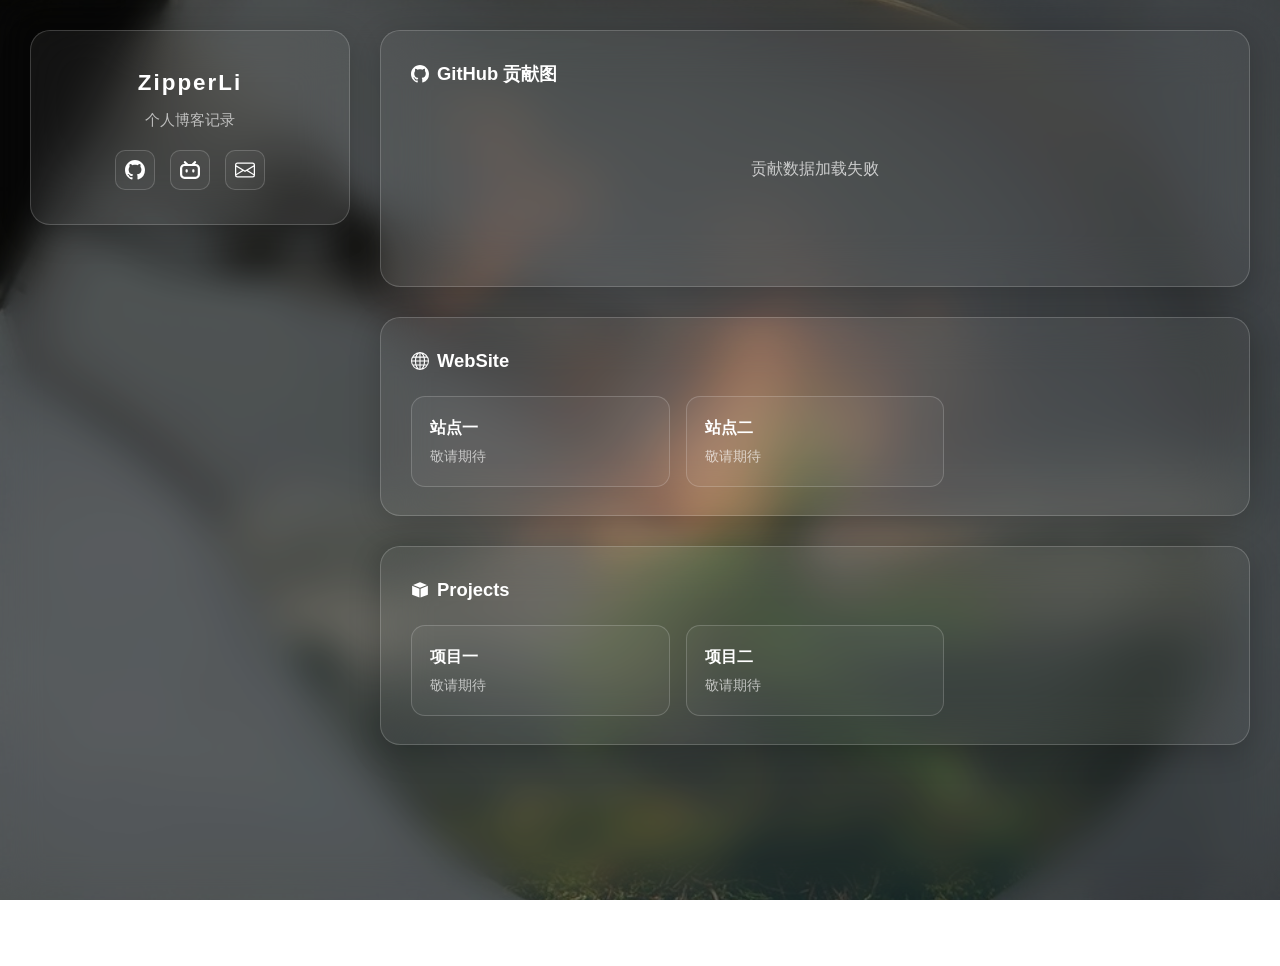
==== index.html @ 9880f893 "修改网页名称" ====
<!DOCTYPE html>
<html lang="zh-CN">
<head>
    <meta charset="UTF-8">
    <meta name="viewport" content="width=device-width, initial-scale=1.0">
    <title>Zipper's Homepage</title>
    <link rel="stylesheet" href="assets/css/style.css">
</head>
<body>

    <div class="main-container">

        <!-- 左侧：个人信息侧栏 -->
        <aside class="sidebar glass-card">
            <h1 class="profile-name">ZipperLi</h1>
            <p class="profile-quote">个人博客记录</p>

            <div class="social-links">
                <a href="https://github.com/ZackaryLi" target="_blank" title="GitHub" aria-label="GitHub">
                    <svg class="github-icon" viewBox="0 0 16 16" width="20" height="20" aria-hidden="true">
                        <path fill="currentColor" d="M8 0C3.58 0 0 3.58 0 8c0 3.54 2.29 6.53 5.47 7.59.4.07.55-.17.55-.38 0-.19-.01-.82-.01-1.49-2.01.37-2.53-.49-2.69-.94-.09-.23-.48-.94-.82-1.13-.28-.15-.68-.52-.01-.53.63-.01 1.08.58 1.23.82.72 1.21 1.87.87 2.33.66.07-.52.28-.87.51-1.07-1.78-.2-3.64-.89-3.64-3.95 0-.87.31-1.59.82-2.15-.08-.2-.36-1.02.08-2.12 0 0 .67-.21 2.2.82.64-.18 1.32-.27 2-.27s1.36.09 2 .27c1.53-1.04 2.2-.82 2.2-.82.44 1.1.16 1.92.08 2.12.51.56.82 1.27.82 2.15 0 3.07-1.87 3.75-3.65 3.95.29.25.54.73.54 1.48 0 1.07-.01 1.93-.01 2.2 0 .21.15.46.55.38A8.01 8.01 0 0 0 16 8c0-4.42-3.58-8-8-8Z"/>
                    </svg>
                </a>
                <a href="https://space.bilibili.com/589477647" target="_blank" title="哔哩哔哩" aria-label="哔哩哔哩">
                    <svg class="bilibili-icon" viewBox="0 0 24 24" width="20" height="20" aria-hidden="true">
                        <path fill="currentColor" d="M17.813 4.653h.854c1.51.054 2.769.578 3.773 1.574 1.004.995 1.524 2.249 1.56 3.76v7.36c-.036 1.51-.556 2.769-1.56 3.773s-2.262 1.524-3.773 1.574H5.333c-1.51-.05-2.769-.57-3.773-1.574C.556 20.13.036 18.871 0 17.357v-7.36c.036-1.511.556-2.765 1.56-3.76 1.004-.996 2.262-1.52 3.773-1.574h.774l-1.174-1.12a1.234 1.234 0 0 1-.373-.906c0-.356.124-.658.373-.907l.027-.027c.267-.249.573-.373.92-.373.347 0 .653.124.92.373L9.653 4.44c.071.071.134.142.187.213h4.267a.836.836 0 0 1 .16-.213l2.853-2.747c.267-.249.573-.373.92-.373.347 0 .662.151.929.4.267.249.391.551.391.907 0 .355-.124.657-.373.906zM5.333 7.24c-.746.018-1.373.276-1.88.773-.506.498-.769 1.13-.786 1.894v7.52c.017.764.28 1.395.786 1.893.507.498 1.134.756 1.88.773h13.334c.746-.017 1.373-.275 1.88-.773.506-.498.769-1.129.786-1.893v-7.52c-.017-.765-.28-1.396-.786-1.894-.507-.497-1.134-.755-1.88-.773zM8 11.107c.373 0 .684.124.933.373.25.249.383.569.4.96v1.173c-.017.391-.15.711-.4.96-.249.249-.56.373-.933.373s-.684-.124-.933-.373c-.25-.249-.383-.569-.4-.96V12.44c0-.373.129-.689.386-.947.258-.257.574-.386.947-.386zm8 0c.373 0 .684.124.933.373.25.249.383.569.4.96v1.173c-.017.391-.15.711-.4.96-.249.249-.56.373-.933.373s-.684-.124-.933-.373c-.25-.249-.383-.569-.4-.96V12.44c.017-.391.15-.711.4-.96.249-.249.56-.373.933-.373z"/>
                    </svg>
                </a>
                <a href="mailto:lzhepei@163.com" title="发邮件" aria-label="发邮件">
                    <svg class="email-icon" viewBox="0 0 16 16" width="20" height="20" aria-hidden="true">
                        <path fill="currentColor" d="M0 4a2 2 0 0 1 2-2h12a2 2 0 0 1 2 2v8a2 2 0 0 1-2 2H2a2 2 0 0 1-2-2V4Zm2-1a1 1 0 0 0-1 1v.217l7 4.2 7-4.2V4a1 1 0 0 0-1-1H2Zm13 2.383-4.708 2.825L15 11.105V5.383Zm-.034 6.876-5.64-3.471L8 9.583l-1.326-.795-5.64 3.47A1 1 0 0 0 2 13h12a1 1 0 0 0 .966-.741ZM1 11.105l4.708-2.897L1 5.383v5.722Z"/>
                    </svg>
                </a>
            </div>
        </aside>

        <!-- 右侧：内容区 -->
        <main class="content-area">

            <!-- GitHub 贡献图 -->
            <section class="content-section glass-card contribution-section">
                <h2>
                    <span id="contribution-title" class="contribution-title">
                        <svg class="github-icon" viewBox="0 0 16 16" width="18" height="18" aria-hidden="true">
                            <path fill="currentColor" d="M8 0C3.58 0 0 3.58 0 8c0 3.54 2.29 6.53 5.47 7.59.4.07.55-.17.55-.38 0-.19-.01-.82-.01-1.49-2.01.37-2.53-.49-2.69-.94-.09-.23-.48-.94-.82-1.13-.28-.15-.68-.52-.01-.53.63-.01 1.08.58 1.23.82.72 1.21 1.87.87 2.33.66.07-.52.28-.87.51-1.07-1.78-.2-3.64-.89-3.64-3.95 0-.87.31-1.59.82-2.15-.08-.2-.36-1.02.08-2.12 0 0 .67-.21 2.2.82.64-.18 1.32-.27 2-.27s1.36.09 2 .27c1.53-1.04 2.2-.82 2.2-.82.44 1.1.16 1.92.08 2.12.51.56.82 1.27.82 2.15 0 3.07-1.87 3.75-3.65 3.95.29.25.54.73.54 1.48 0 1.07-.01 1.93-.01 2.2 0 .21.15.46.55.38A8.01 8.01 0 0 0 16 8c0-4.42-3.58-8-8-8Z"/>
                        </svg>
                        GitHub 贡献图
                    </span>
                    <div id="contribution-header-placeholder" class="contribution-header-placeholder"></div>
                </h2>
                <div id="contribution-chart" class="contribution-chart">
                    <div class="loading-placeholder">
                        <div class="loading-spinner"></div>
                        <span>加载贡献数据中...</span>
                    </div>
                </div>
            </section>

            <!-- WebSite 站点导航 -->
            <section class="content-section glass-card">
                <h2>
                    <svg class="section-icon" viewBox="0 0 16 16" width="18" height="18" aria-hidden="true">
                        <path fill="currentColor" d="M0 8a8 8 0 1 1 16 0A8 8 0 0 1 0 8zm7.5-6.923c-.67.204-1.335.82-1.887 1.855A7.97 7.97 0 0 0 5.145 4H7.5V1.077zM4.09 4a9.267 9.267 0 0 1 .64-1.539 6.7 6.7 0 0 1 .597-.933A7.025 7.025 0 0 0 2.255 4H4.09zm-.582 3.5c.03-.877.138-1.718.312-2.5H1.674a6.958 6.958 0 0 0-.656 2.5h2.49zM4.847 5a12.5 12.5 0 0 0-.338 2.5H7.5V5H4.847zM8.5 5v2.5h2.99a12.495 12.495 0 0 0-.337-2.5H8.5zM4.51 8.5a12.5 12.5 0 0 0 .337 2.5H7.5V8.5H4.51zm3.99 0V11h2.653c.18-.784.284-1.63.337-2.5H8.5zM5.145 12c.138.386.295.744.468 1.078.552 1.035 1.218 1.65 1.887 1.855V12H5.145zm.182 2.472a6.696 6.696 0 0 1-.597-.933A9.268 9.268 0 0 1 4.09 12H2.255a7.024 7.024 0 0 0 3.072 2.472zM3.82 11a13.652 13.652 0 0 1-.312-2.5h-2.49c.062.89.291 1.733.656 2.5H3.82zm6.853 3.472A7.024 7.024 0 0 0 13.745 12H11.91a9.27 9.27 0 0 1-.64 1.539 6.688 6.688 0 0 1-.597.933zM8.5 12v2.933c.67-.204 1.335-.82 1.887-1.855.173-.334.33-.692.468-1.078H8.5zm3.68-1h2.146c.365-.767.594-1.61.656-2.5h-2.49a13.65 13.65 0 0 1-.312 2.5zm2.802-3.5a6.959 6.959 0 0 0-.656-2.5H12.18c.174.782.282 1.623.312 2.5h2.49zM11.27 2.461c.247.464.462.98.64 1.539h1.835a7.024 7.024 0 0 0-3.072-2.472c.218.284.418.598.597.933zM10.855 4a7.966 7.966 0 0 0-.468-1.078C9.835 1.897 9.17 1.282 8.5 1.077V4h2.355z"/>
                    </svg>
                    WebSite
                </h2>
                <div class="card-grid">
                    <!-- 新增站点：复制整个 a.card 块，替换标题、描述和 href -->
                    <a class="card" href="#">
                        <div class="card-title">站点一</div>
                        <div class="card-desc">敬请期待</div>
                    </a>
                    <a class="card" href="#">
                        <div class="card-title">站点二</div>
                        <div class="card-desc">敬请期待</div>
                    </a>
                </div>
            </section>

            <!-- Projects 项目展示 -->
            <section class="content-section glass-card">
                <h2>
                    <svg class="section-icon" viewBox="0 0 16 16" width="18" height="18" aria-hidden="true">
                        <path fill="currentColor" d="M8.186 1.113a.5.5 0 0 0-.372 0L1.846 3.5 8 5.961 14.154 3.5 8.186 1.113zM15 4.239l-6.5 2.6v7.922l6.5-2.6V4.24zM7.5 12.762V6.838L1 4.239v7.923l6.5 2.6z"/>
                    </svg>
                    Projects
                </h2>
                <div class="card-grid">
                    <!-- 新增项目：复制整个 a.card 块，替换标题、描述和 href -->
                    <a class="card" href="#">
                        <div class="card-title">项目一</div>
                        <div class="card-desc">敬请期待</div>
                    </a>
                    <a class="card" href="#">
                        <div class="card-title">项目二</div>
                        <div class="card-desc">敬请期待</div>
                    </a>
                </div>
            </section>

        </main>
    </div>

    <footer class="site-footer">
        <p>© 2026 Zipper's Homepage · zipperli.com</p>
    </footer>

    <script src="assets/js/contribution.js"></script>
</body>
</html>
---- assets/css/style.css ----
/* ==========================================
   全局样式表 - 小猪的小窝
   视觉风格参考 HomePage-main：深色 + 玻璃拟态
   ========================================== */

/* ---------- CSS 变量 ---------- */
:root {
    --card-bg: rgba(255, 255, 255, 0.05);
    --card-border: rgba(255, 255, 255, 0.18);
    --text-color: #ffffff;
    --text-muted: rgba(255, 255, 255, 0.65);
    --accent-color: #74b9ff;
    --radius-lg: 20px;
    --radius-md: 14px;
    /* 背景参数：换图改 background-image；想更清晰调低 --bg-blur，想更暗加深 --bg-tint */
    --bg-tint: rgba(0, 0, 0, 0.19);
    --bg-blur: 19px;
}

/* ---------- 基础重置 ---------- */
* {
    margin: 0;
    padding: 0;
    box-sizing: border-box;
}

body {
    font-family: -apple-system, BlinkMacSystemFont, 'Segoe UI', Roboto, sans-serif;
    min-height: 100vh;
    color: var(--text-color);
    overflow-x: hidden;
    /* 背景：图片在上，深色渐变垫底（图片加载前/失败时兜底） */
    background-image: url('../img/background.jpg'),
        linear-gradient(135deg, #1e2a3a 0%, #1a2332 50%, #141c28 100%);
    background-size: cover;
    background-position: center;
    background-attachment: fixed;
    line-height: 1.6;
}

/* 全屏模糊压暗层（zyyo 风格：背景整体模糊 + 轻微黑色遮罩） */
body::before {
    content: '';
    position: fixed;
    inset: 0;
    background: var(--bg-tint);
    backdrop-filter: blur(var(--bg-blur));
    -webkit-backdrop-filter: blur(var(--bg-blur));
    z-index: -1;
    pointer-events: none;
}

/* ---------- 整体布局：侧栏 + 内容区 ---------- */
.main-container {
    display: grid;
    grid-template-columns: 320px 1fr;
    gap: 30px;
    padding: 30px;
    max-width: 1400px;
    margin: 0 auto;
    min-height: 100vh;
    align-items: start;
}

/* ---------- 玻璃卡片通用样式 ---------- */
.glass-card {
    background: var(--card-bg);
    backdrop-filter: blur(25px);
    -webkit-backdrop-filter: blur(25px);
    border: 1px solid var(--card-border);
    border-radius: var(--radius-lg);
    box-shadow: 0 8px 32px rgba(0, 0, 0, 0.2);
}

/* ---------- 左侧边栏 ---------- */
.sidebar {
    padding: 34px 28px;
    position: sticky;
    top: 30px;
}

/* 头像：暂无头像图片，用 emoji 圆形占位 */
.profile-avatar {
    width: 110px;
    height: 110px;
    margin: 0 auto 18px;
    border-radius: 50%;
    background: rgba(255, 255, 255, 0.08);
    border: 3px solid rgba(255, 255, 255, 0.25);
    display: flex;
    align-items: center;
    justify-content: center;
    font-size: 3.2rem;
    user-select: none;
}

.profile-name {
    text-align: center;
    font-size: 1.4rem;
    font-weight: 700;
    letter-spacing: 2px;
    margin-bottom: 8px;
}

.profile-quote {
    text-align: center;
    font-size: 0.92rem;
    color: var(--text-muted);
}

/* ---------- 社交链接按钮 ---------- */
.social-links {
    display: flex;
    justify-content: center;
    gap: 15px;
    margin-top: 18px;
}

.social-links a {
    width: 40px;
    height: 40px;
    background: rgba(255, 255, 255, 0.04);
    border: 1px solid var(--card-border);
    border-radius: 10px;
    display: flex;
    align-items: center;
    justify-content: center;
    color: var(--text-color);
    text-decoration: none;
    transition: all 0.3s ease;
}

.social-links a:hover {
    background: rgba(255, 255, 255, 0.25);
    transform: translateY(-2px);
    box-shadow: 0 6px 20px rgba(0, 0, 0, 0.15);
}

/* ---------- 右侧内容区 ---------- */
.content-area {
    display: flex;
    flex-direction: column;
    gap: 30px;
    min-width: 0;
}

.content-section {
    padding: 28px 30px;
}

.content-section h2 {
    font-size: 1.15rem;
    font-weight: 600;
    margin-bottom: 20px;
    display: flex;
    align-items: center;
    gap: 8px;
}

.content-section h2 .section-icon {
    font-size: 1.1rem;
}

/* ---------- 照片卡片网格 ---------- */
.photo-grid {
    display: grid;
    grid-template-columns: repeat(auto-fill, minmax(240px, 1fr));
    gap: 20px;
}

.photo-item {
    position: relative;
    border-radius: var(--radius-md);
    overflow: hidden;
    box-shadow: 0 8px 20px rgba(0, 0, 0, 0.3);
    cursor: pointer;
    background: rgba(255, 255, 255, 0.06);
    /* 入场动画 */
    opacity: 0;
    transform: translateY(20px);
    animation: cardIn 0.6s ease-out forwards;
}

.photo-item img {
    width: 100%;
    height: auto;
    display: block;
    transition: transform 0.5s ease;
}

/* 悬浮遮罩 */
.overlay {
    position: absolute;
    inset: 0;
    background: linear-gradient(to top, rgba(0, 0, 0, 0.75) 0%, rgba(0, 0, 0, 0) 60%);
    opacity: 0;
    transition: opacity 0.4s ease;
    display: flex;
    flex-direction: column;
    justify-content: flex-end;
    padding: 18px;
    color: #fff;
}

.overlay h3 {
    font-size: 1.05rem;
    margin-bottom: 4px;
    transform: translateY(15px);
    transition: transform 0.4s ease;
}

.overlay p {
    font-size: 0.85rem;
    color: rgba(255, 255, 255, 0.8);
    transform: translateY(15px);
    transition: transform 0.4s ease 0.1s;
}

.photo-item:hover img {
    transform: scale(1.06);
}

.photo-item:hover .overlay {
    opacity: 1;
}

.photo-item:hover .overlay h3,
.photo-item:hover .overlay p {
    transform: translateY(0);
}

/* ---------- GitHub 贡献图 ---------- */
.contribution-section h2 {
    justify-content: space-between;
}

.contribution-title {
    display: inline-flex;
    align-items: center;
    gap: 8px;
}

.github-icon,
.bilibili-icon,
.email-icon,
.section-icon {
    flex-shrink: 0;
}

/* 标题行占位符（图例 + 数据源信息） */
.contribution-header-placeholder {
    flex: 1;
    display: flex;
    justify-content: flex-end;
}

.contribution-header-row {
    display: flex;
    align-items: center;
    justify-content: space-between;
    width: 100%;
}

.contribution-chart {
    position: relative;
    overflow: hidden; /* 周数由 JS 按容器宽度截断，禁用横向滚动条 */
    min-height: 150px;
}

/* 加载占位符 */
.loading-placeholder {
    display: flex;
    flex-direction: column;
    align-items: center;
    justify-content: center;
    height: 120px;
    gap: 15px;
    opacity: 0.7;
}

.loading-spinner {
    width: 30px;
    height: 30px;
    border: 3px solid rgba(255, 255, 255, 0.1);
    border-top: 3px solid var(--accent-color);
    border-radius: 50%;
    animation: spin 1s linear infinite;
}

@keyframes spin {
    0% { transform: rotate(0deg); }
    100% { transform: rotate(360deg); }
}

/* 月份标签（grid 列由 JS 动态设置） */
.month-labels {
    margin-bottom: 8px;
}

.month-label {
    font-size: 11px;
    color: var(--text-muted);
    text-align: left;
}

/* 贡献格子网格 */
.contribution-grid-container {
    display: flex;
    gap: 3px;
}

.week-labels {
    display: flex;
    flex-direction: column;
    gap: 3px;
    margin-right: 5px;
    padding-top: 2px;
}

.week-label {
    font-size: 10px;
    color: rgba(255, 255, 255, 0.5);
    height: 14px;
    line-height: 14px;
    text-align: right;
    width: 18px;
}

.contribution-grid {
    display: grid;
    grid-template-rows: repeat(7, 14px);
    gap: 3px;
    grid-auto-flow: column;
    /* grid-template-columns 由 JS 动态设置 */
}

.contribution-cell {
    width: 14px;
    height: 14px;
    border-radius: 3px;
    cursor: pointer;
    position: relative;
    transition: all 0.2s ease;
    animation: cellFadeIn 0.6s ease-out forwards;
    opacity: 0;
    transform: scale(0.8);
}

@keyframes cellFadeIn {
    to {
        opacity: 1;
        transform: scale(1);
    }
}

/* 五级贡献颜色（与 --accent-color 同色系蓝） */
.contribution-cell.level-0 {
    background: rgba(255, 255, 255, 0.05);
    border: 1px solid rgba(255, 255, 255, 0.1);
}

.contribution-cell.level-1 {
    background: rgba(116, 185, 255, 0.3);
    border: 1px solid rgba(116, 185, 255, 0.4);
}

.contribution-cell.level-2 {
    background: rgba(116, 185, 255, 0.5);
    border: 1px solid rgba(116, 185, 255, 0.6);
}

.contribution-cell.level-3 {
    background: rgba(116, 185, 255, 0.7);
    border: 1px solid rgba(116, 185, 255, 0.8);
}

.contribution-cell.level-4 {
    background: var(--accent-color);
    border: 1px solid #5ca3ff;
    box-shadow: 0 0 8px rgba(116, 185, 255, 0.3);
}

.contribution-cell:hover {
    transform: scale(1.3);
    z-index: 10;
    border-width: 2px;
    filter: brightness(1.2);
    box-shadow: 0 0 10px rgba(116, 185, 255, 0.5);
}

/* 图例 */
.contribution-legend {
    display: flex;
    align-items: center;
    gap: 3px;
}

.legend-label {
    font-size: 11px;
    color: var(--text-muted);
    margin: 0 5px;
}

.legend-cell {
    width: 14px;
    height: 14px;
    border-radius: 3px;
}

.legend-cell.level-0 {
    background: rgba(255, 255, 255, 0.05);
    border: 1px solid rgba(255, 255, 255, 0.1);
}

.legend-cell.level-1 {
    background: rgba(116, 185, 255, 0.3);
    border: 1px solid rgba(116, 185, 255, 0.4);
}

.legend-cell.level-2 {
    background: rgba(116, 185, 255, 0.5);
    border: 1px solid rgba(116, 185, 255, 0.6);
}

.legend-cell.level-3 {
    background: rgba(116, 185, 255, 0.7);
    border: 1px solid rgba(116, 185, 255, 0.8);
}

.legend-cell.level-4 {
    background: var(--accent-color);
    border: 1px solid #5ca3ff;
}

/* 工具提示 */
.contribution-tooltip {
    position: fixed;
    background: rgba(0, 0, 0, 0.85);
    backdrop-filter: blur(10px);
    color: white;
    padding: 6px 10px;
    border-radius: 6px;
    font-size: 11px;
    pointer-events: none;
    z-index: 1000;
    transform: translateX(-50%) translateY(-100%);
    opacity: 0;
    transition: opacity 0.2s ease;
    border: 1px solid rgba(255, 255, 255, 0.1);
    box-shadow: 0 2px 8px rgba(0, 0, 0, 0.3);
    white-space: nowrap;
    max-width: 200px;
}

.contribution-tooltip.show {
    opacity: 1;
}

.tooltip-date {
    font-weight: 600;
    margin-bottom: 2px;
}

.tooltip-count {
    color: var(--accent-color);
    font-weight: 500;
}

/* 数据源信息 */
.contribution-source-info {
    display: flex;
    align-items: center;
    gap: 6px;
    font-size: 11px;
    opacity: 0.8;
}

.source-indicator {
    width: 8px;
    height: 8px;
    border-radius: 50%;
    display: inline-block;
}

.source-indicator.source-api {
    background: #00b894;
    box-shadow: 0 0 6px rgba(0, 184, 148, 0.4);
}

.source-indicator.source-unknown {
    background: #636e72;
}

.source-text {
    color: rgba(255, 255, 255, 0.7);
    font-weight: 500;
}

/* 统计摘要 */
.contribution-summary {
    display: grid;
    grid-template-columns: repeat(4, 1fr);
    gap: 15px;
    margin-top: 20px;
    padding: 15px;
    background: rgba(255, 255, 255, 0.03);
    border-radius: 12px;
    border: 1px solid rgba(255, 255, 255, 0.1);
}

.summary-item {
    text-align: center;
    display: flex;
    flex-direction: column;
    gap: 4px;
}

.summary-number {
    font-size: 18px;
    font-weight: 700;
    color: var(--accent-color);
    line-height: 1;
}

.summary-label {
    font-size: 11px;
    color: var(--text-muted);
    font-weight: 500;
    text-transform: uppercase;
    letter-spacing: 0.5px;
}

/* 手机端统计信息（默认隐藏，移动端替代贡献图） */
.mobile-contribution-stats {
    display: none;
}

.mobile-stat-item {
    display: flex;
    flex-direction: column;
    align-items: center;
    gap: 2px;
}

.mobile-stat-number {
    font-size: 16px;
    font-weight: 700;
    color: var(--accent-color);
    line-height: 1;
}

.mobile-stat-label {
    font-size: 10px;
    color: rgba(255, 255, 255, 0.6);
    font-weight: 500;
    text-transform: uppercase;
    letter-spacing: 0.5px;
}

/* ---------- 站点 / 项目卡片网格 ---------- */
.card-grid {
    display: grid;
    grid-template-columns: repeat(auto-fill, minmax(220px, 1fr));
    gap: 16px;
}

.card {
    display: flex;
    flex-direction: column;
    gap: 6px;
    padding: 18px;
    border-radius: var(--radius-md);
    background: rgba(255, 255, 255, 0.04);
    border: 1px solid var(--card-border);
    text-decoration: none;
    color: var(--text-color);
    transition: transform 0.3s ease, background 0.3s ease, box-shadow 0.3s ease;
}

.card:hover {
    transform: translateY(-4px);
    background: rgba(255, 255, 255, 0.1);
    box-shadow: 0 8px 24px rgba(0, 0, 0, 0.25);
}

.card-title {
    font-size: 1rem;
    font-weight: 600;
}

.card-desc {
    font-size: 0.85rem;
    color: var(--text-muted);
}

/* ---------- 页脚 ---------- */
.site-footer {
    text-align: center;
    padding: 22px 20px;
    color: var(--text-muted);
    font-size: 0.85rem;
}

/* ---------- 动画 ---------- */
@keyframes cardIn {
    from {
        opacity: 0;
        transform: translateY(20px);
    }
    to {
        opacity: 1;
        transform: translateY(0);
    }
}

/* ---------- 响应式 ---------- */
@media (max-width: 768px) {
    .main-container {
        grid-template-columns: 1fr;
        padding: 20px;
        gap: 20px;
    }

    /* 移动端侧栏取消吸顶，改为普通流式布局 */
    .sidebar {
        position: static;
        padding: 28px 22px;
    }

    .photo-grid {
        grid-template-columns: repeat(auto-fill, minmax(160px, 1fr));
        gap: 14px;
    }

    /* 手机端隐藏贡献图，显示统计数据 */
    .contribution-chart {
        display: none;
    }

    .mobile-contribution-stats {
        display: grid;
        grid-template-columns: repeat(4, 1fr);
        gap: 15px;
        margin-top: 10px;
        padding: 15px;
        background: rgba(255, 255, 255, 0.05);
        border-radius: 12px;
        border: 1px solid rgba(255, 255, 255, 0.1);
    }

    .contribution-header-placeholder {
        flex-direction: column;
        align-items: stretch;
        justify-content: flex-start;
    }

    .contribution-header-placeholder .contribution-title {
        font-size: 18px;
        font-weight: 600;
        margin-bottom: 10px;
    }

    .contribution-summary {
        grid-template-columns: repeat(2, 1fr);
        gap: 12px;
        padding: 12px;
    }

    .summary-number {
        font-size: 16px;
    }

    .summary-label {
        font-size: 10px;
    }

    .contribution-grid {
        grid-template-rows: repeat(7, 11px);
        gap: 2px;
    }

    .contribution-cell {
        width: 11px;
        height: 11px;
        border-radius: 2px;
    }

    .week-label {
        width: 15px;
        height: 11px;
        line-height: 11px;
        font-size: 9px;
    }

    .legend-cell {
        width: 11px;
        height: 11px;
    }

    .contribution-tooltip {
        font-size: 11px;
        padding: 6px 10px;
    }
}

@media (max-width: 480px) {
    .mobile-contribution-stats {
        grid-template-columns: repeat(2, 1fr);
        gap: 12px;
        padding: 12px;
    }

    .mobile-stat-number {
        font-size: 14px;
    }

    .mobile-stat-label {
        font-size: 9px;
    }

    .legend-label {
        font-size: 9px;
        margin: 0 2px;
    }

    .legend-cell {
        width: 10px;
        height: 10px;
    }

    .contribution-source-info {
        font-size: 10px;
    }

    .contribution-summary {
        grid-template-columns: repeat(2, 1fr);
        gap: 10px;
        padding: 10px;
    }

    .summary-number {
        font-size: 14px;
    }

    .summary-label {
        font-size: 9px;
    }
}
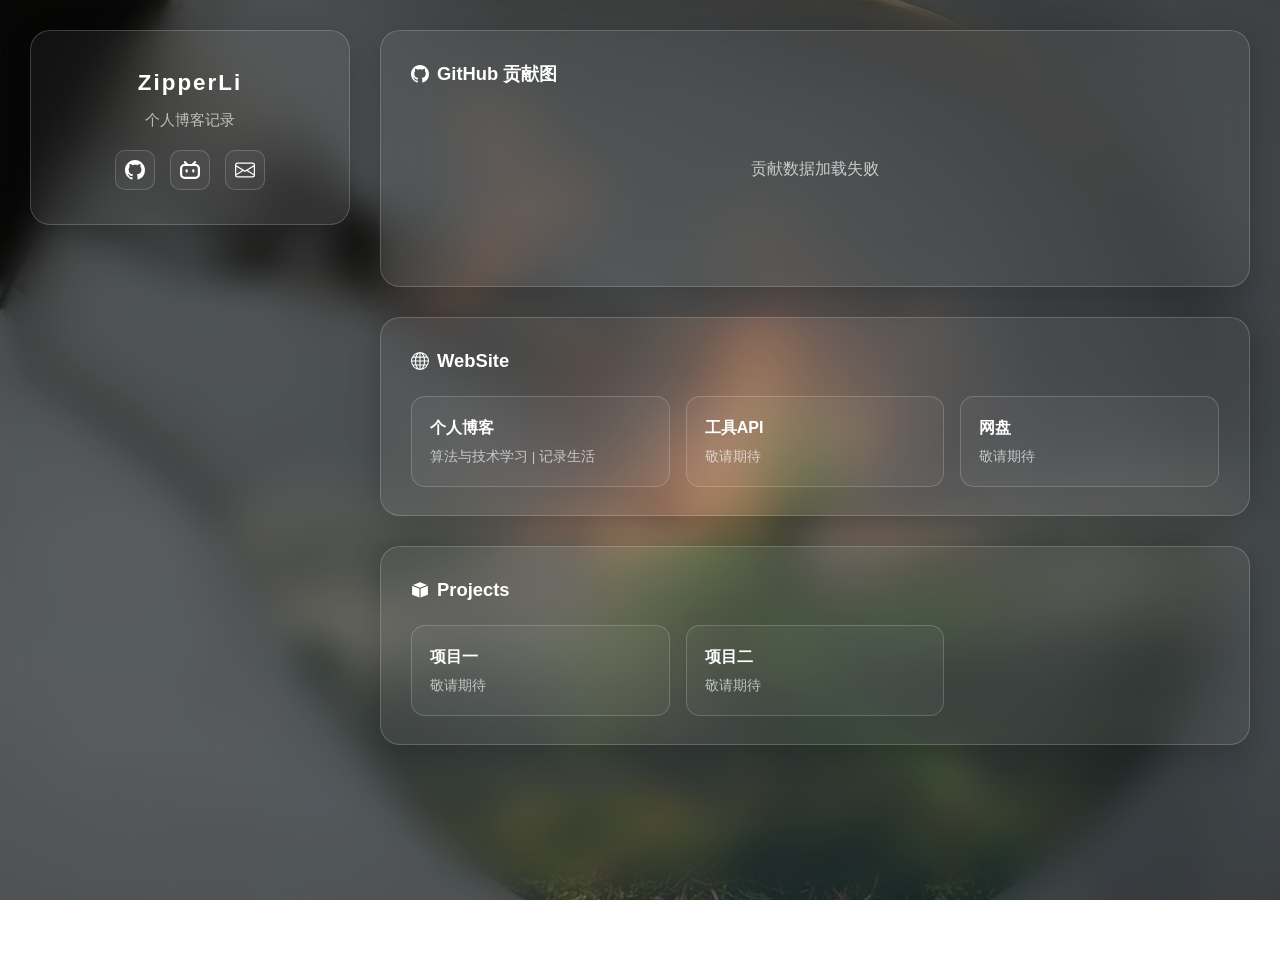
==== commit 6e2076c2: "修改Website卡片" ====
--- a/index.html
+++ b/index.html
@@ -67,11 +67,15 @@
                 <div class="card-grid">
                     <!-- 新增站点：复制整个 a.card 块，替换标题、描述和 href -->
                     <a class="card" href="#">
-                        <div class="card-title">站点一</div>
+                        <div class="card-title">个人博客</div>
+                        <div class="card-desc">算法与技术学习 | 记录生活</div>
+                    </a>
+                    <a class="card" href="#">
+                        <div class="card-title">工具API</div>
                         <div class="card-desc">敬请期待</div>
                     </a>
                     <a class="card" href="#">
-                        <div class="card-title">站点二</div>
+                        <div class="card-title">网盘</div>
                         <div class="card-desc">敬请期待</div>
                     </a>
                 </div>
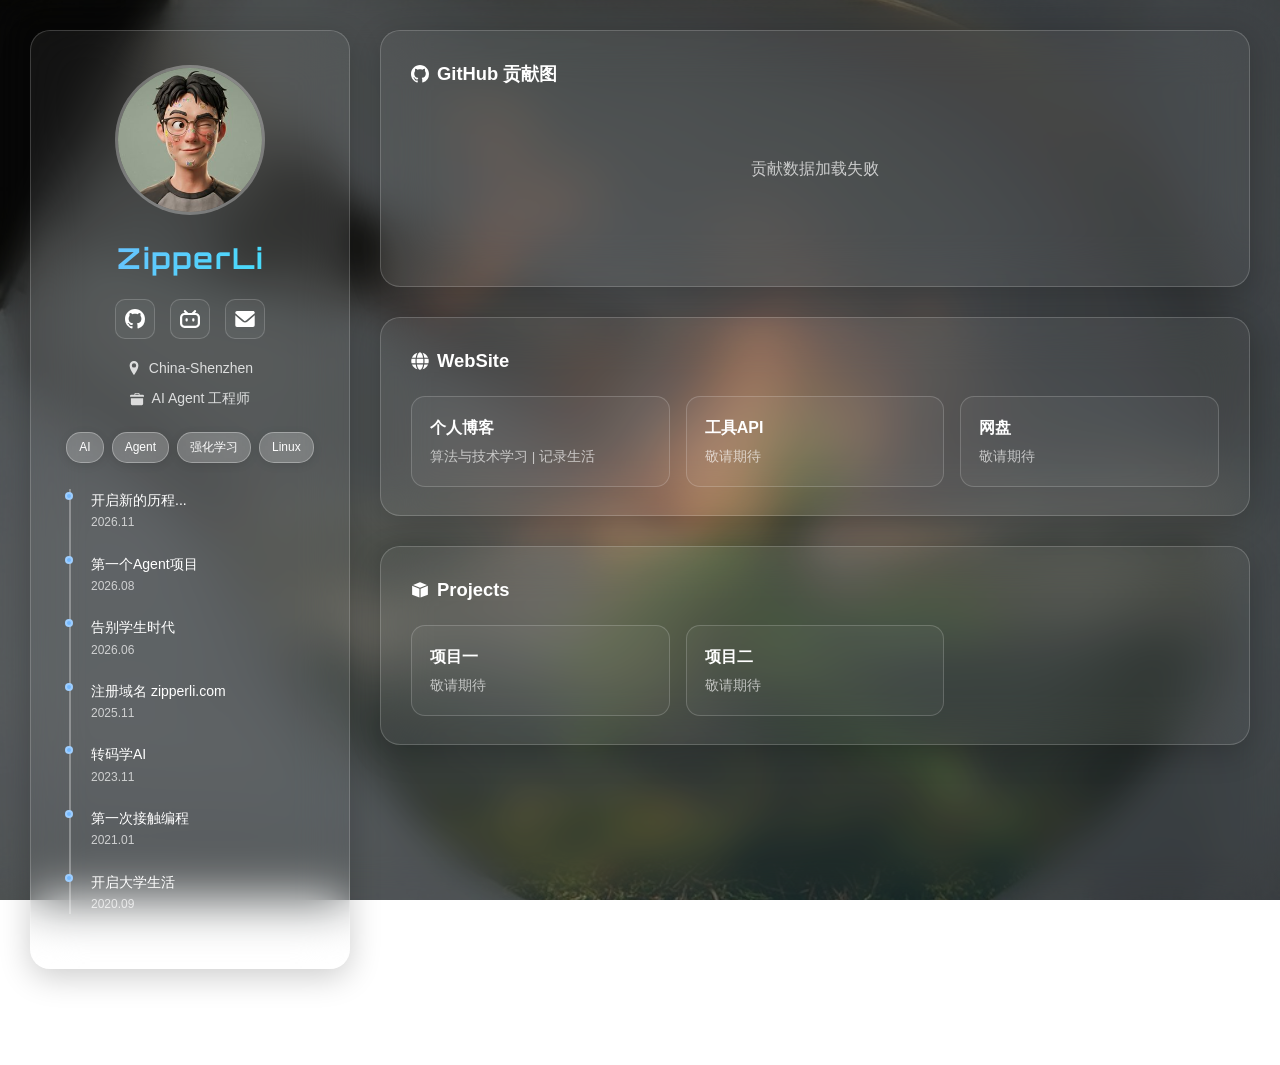
==== commit ceccd405: "更新个人信息侧边框" ====
--- a/index.html
+++ b/index.html
@@ -12,8 +12,10 @@
 
         <!-- 左侧：个人信息侧栏 -->
         <aside class="sidebar glass-card">
+            <div class="profile-avatar">
+                <img src="assets/img/profile.jpg" alt="ZipperLi 的头像">
+            </div>
             <h1 class="profile-name">ZipperLi</h1>
-            <p class="profile-quote">个人博客记录</p>
 
             <div class="social-links">
                 <a href="https://github.com/ZackaryLi" target="_blank" title="GitHub" aria-label="GitHub">
@@ -27,11 +29,74 @@
                     </svg>
                 </a>
                 <a href="mailto:lzhepei@163.com" title="发邮件" aria-label="发邮件">
-                    <svg class="email-icon" viewBox="0 0 16 16" width="20" height="20" aria-hidden="true">
-                        <path fill="currentColor" d="M0 4a2 2 0 0 1 2-2h12a2 2 0 0 1 2 2v8a2 2 0 0 1-2 2H2a2 2 0 0 1-2-2V4Zm2-1a1 1 0 0 0-1 1v.217l7 4.2 7-4.2V4a1 1 0 0 0-1-1H2Zm13 2.383-4.708 2.825L15 11.105V5.383Zm-.034 6.876-5.64-3.471L8 9.583l-1.326-.795-5.64 3.47A1 1 0 0 0 2 13h12a1 1 0 0 0 .966-.741ZM1 11.105l4.708-2.897L1 5.383v5.722Z"/>
+                    <svg class="email-icon" viewBox="0 0 1024 1024" width="24" height="24" aria-hidden="true">
+                        <path fill="currentColor" d="M926.47619 355.644952V780.190476a73.142857 73.142857 0 0 1-73.142857 73.142857H170.666667a73.142857 73.142857 0 0 1-73.142857-73.142857V355.644952l304.103619 257.828572a170.666667 170.666667 0 0 0 220.745142 0L926.47619 355.644952zM853.333333 170.666667a74.044952 74.044952 0 0 1 26.087619 4.778666 72.704 72.704 0 0 1 30.622477 22.186667 73.508571 73.508571 0 0 1 10.678857 17.67619c3.169524 7.509333 5.12 15.652571 5.607619 24.210286L926.47619 243.809524v24.380952L559.469714 581.241905a73.142857 73.142857 0 0 1-91.306666 2.901333l-3.632762-2.925714L97.52381 268.190476v-24.380952a72.899048 72.899048 0 0 1 40.155428-65.292191A72.97219 72.97219 0 0 1 170.666667 170.666667h682.666666z"/>
                     </svg>
                 </a>
             </div>
+
+            <!-- 定位与工作（修改：替换两处 span 文字即可） -->
+            <div class="location-info">
+                <div class="location">
+                    <svg viewBox="0 0 16 16" width="14" height="14" aria-hidden="true">
+                        <path fill="currentColor" d="M8 0a5 5 0 0 0-5 5c0 4.5 5 11 5 11s5-6.5 5-11a5 5 0 0 0-5-5zm0 7.5a2.5 2.5 0 1 1 0-5 2.5 2.5 0 0 1 0 5z"/>
+                    </svg>
+                    <span>China-Shenzhen</span>
+                </div>
+                <div class="work">
+                    <svg viewBox="0 0 16 16" width="14" height="14" aria-hidden="true">
+                        <path fill="currentColor" d="M6.5 1A1.5 1.5 0 0 0 5 2.5V3H1.5A1.5 1.5 0 0 0 0 4.5v1h16v-1A1.5 1.5 0 0 0 14.5 3H11v-.5A1.5 1.5 0 0 0 9.5 1h-3zM6.5 2h3a.5.5 0 0 1 .5.5V3H6v-.5a.5.5 0 0 1 .5-.5zM1 7v6.5A1.5 1.5 0 0 0 2.5 15h11a1.5 1.5 0 0 0 1.5-1.5V7H1z"/>
+                    </svg>
+                    <span>AI Agent 工程师</span>
+                </div>
+            </div>
+
+            <!-- 个人标签（修改：复制一个 span.tag 换文字即可增删） -->
+            <div class="tags-section">
+                <span class="tag">AI</span>
+                <span class="tag">Agent</span>
+                <span class="tag">强化学习</span>
+                <span class="tag">Linux</span>
+            </div>
+
+            <!-- 人生节点时间线（最新在上；修改：复制一个 .timeline-item 块，改标题和日期） -->
+            <section class="timeline-section">
+                <div class="timeline-item">
+                    <div class="timeline-dot"></div>
+                    <div class="timeline-title">开启新的历程...</div>
+                    <div class="timeline-date">2026.11</div>
+                </div>
+                <div class="timeline-item">
+                    <div class="timeline-dot"></div>
+                    <div class="timeline-title">第一个Agent项目</div>
+                    <div class="timeline-date">2026.08</div>
+                </div>
+                <div class="timeline-item">
+                    <div class="timeline-dot"></div>
+                    <div class="timeline-title">告别学生时代</div>
+                    <div class="timeline-date">2026.06</div>
+                </div>
+                <div class="timeline-item">
+                    <div class="timeline-dot"></div>
+                    <div class="timeline-title">注册域名 zipperli.com</div>
+                    <div class="timeline-date">2025.11</div>
+                </div>
+                <div class="timeline-item">
+                    <div class="timeline-dot"></div>
+                    <div class="timeline-title">转码学AI</div>
+                    <div class="timeline-date">2023.11</div>
+                </div>
+                <div class="timeline-item">
+                    <div class="timeline-dot"></div>
+                    <div class="timeline-title">第一次接触编程</div>
+                    <div class="timeline-date">2021.01</div>
+                </div>
+                <div class="timeline-item">
+                    <div class="timeline-dot"></div>
+                    <div class="timeline-title">开启大学生活</div>
+                    <div class="timeline-date">2020.09</div>
+                </div>
+            </section>
         </aside>
 
         <!-- 右侧：内容区 -->
@@ -59,8 +124,8 @@
             <!-- WebSite 站点导航 -->
             <section class="content-section glass-card">
                 <h2>
-                    <svg class="section-icon" viewBox="0 0 16 16" width="18" height="18" aria-hidden="true">
-                        <path fill="currentColor" d="M0 8a8 8 0 1 1 16 0A8 8 0 0 1 0 8zm7.5-6.923c-.67.204-1.335.82-1.887 1.855A7.97 7.97 0 0 0 5.145 4H7.5V1.077zM4.09 4a9.267 9.267 0 0 1 .64-1.539 6.7 6.7 0 0 1 .597-.933A7.025 7.025 0 0 0 2.255 4H4.09zm-.582 3.5c.03-.877.138-1.718.312-2.5H1.674a6.958 6.958 0 0 0-.656 2.5h2.49zM4.847 5a12.5 12.5 0 0 0-.338 2.5H7.5V5H4.847zM8.5 5v2.5h2.99a12.495 12.495 0 0 0-.337-2.5H8.5zM4.51 8.5a12.5 12.5 0 0 0 .337 2.5H7.5V8.5H4.51zm3.99 0V11h2.653c.18-.784.284-1.63.337-2.5H8.5zM5.145 12c.138.386.295.744.468 1.078.552 1.035 1.218 1.65 1.887 1.855V12H5.145zm.182 2.472a6.696 6.696 0 0 1-.597-.933A9.268 9.268 0 0 1 4.09 12H2.255a7.024 7.024 0 0 0 3.072 2.472zM3.82 11a13.652 13.652 0 0 1-.312-2.5h-2.49c.062.89.291 1.733.656 2.5H3.82zm6.853 3.472A7.024 7.024 0 0 0 13.745 12H11.91a9.27 9.27 0 0 1-.64 1.539 6.688 6.688 0 0 1-.597.933zM8.5 12v2.933c.67-.204 1.335-.82 1.887-1.855.173-.334.33-.692.468-1.078H8.5zm3.68-1h2.146c.365-.767.594-1.61.656-2.5h-2.49a13.65 13.65 0 0 1-.312 2.5zm2.802-3.5a6.959 6.959 0 0 0-.656-2.5H12.18c.174.782.282 1.623.312 2.5h2.49zM11.27 2.461c.247.464.462.98.64 1.539h1.835a7.024 7.024 0 0 0-3.072-2.472c.218.284.418.598.597.933zM10.855 4a7.966 7.966 0 0 0-.468-1.078C9.835 1.897 9.17 1.282 8.5 1.077V4h2.355z"/>
+                    <svg class="section-icon" viewBox="0 0 496 512" width="18" height="18" aria-hidden="true">
+                        <path fill="currentColor" d="M336.5 160C322 70.7 287.8 8 248 8s-74 62.7-88.5 152h177zM152 256c0 22.2 1.2 43.5 3.3 64h185.3c2.1-20.5 3.3-41.8 3.3-64s-1.2-43.5-3.3-64H155.3c-2.1 20.5-3.3 41.8-3.3 64zm324.7-96c-28.6-67.9-86.5-120.4-158-141.6 24.4 33.8 41.2 84.7 50 141.6h108zM177.2 18.4C105.8 39.6 47.8 92.1 19.3 160h108c8.7-56.9 25.5-107.8 49.9-141.6zM487.4 192H372.7c2.1 21 3.3 42.5 3.3 64s-1.2 43-3.3 64h114.6c5.5-20.5 8.6-41.8 8.6-64s-3.1-43.5-8.5-64zM120 256c0-21.5 1.2-43 3.3-64H8.6C3.2 212.5 0 233.8 0 256s3.2 43.5 8.6 64h114.6c-2-21-3.2-42.5-3.2-64zm39.5 96c14.5 89.3 48.7 152 88.5 152s74-62.7 88.5-152h-177zm159.3 141.6c71.4-21.2 129.4-73.7 158-141.6h-108c-8.8 56.9-25.6 107.8-50 141.6zM19.3 352c28.6 67.9 86.5 120.4 158 141.6-24.4-33.8-41.2-84.7-50-141.6h-108z"/>
                     </svg>
                     WebSite
                 </h2>
@@ -110,5 +175,6 @@
     </footer>
 
     <script src="assets/js/contribution.js"></script>
+    <script src="assets/js/sidebar.js"></script>
 </body>
 </html>
--- a/assets/css/style.css
+++ b/assets/css/style.css
@@ -17,6 +17,14 @@
     --bg-blur: 19px;
 }
 
+/* ---------- 字体（名字用科技感几何字体，可变字重 400-900） ---------- */
+@font-face {
+    font-family: 'Orbitron';
+    src: url('../fonts/Orbitron.ttf');
+    font-weight: 400 900;
+    font-display: swap;
+}
+
 /* ---------- 基础重置 ---------- */
 * {
     margin: 0;
@@ -72,34 +80,59 @@
     box-shadow: 0 8px 32px rgba(0, 0, 0, 0.2);
 }
 
-/* ---------- 左侧边栏 ---------- */
+/* ---------- 左侧边栏（与右侧一起随页面滚动，不吸顶） ---------- */
 .sidebar {
     padding: 34px 28px;
-    position: sticky;
-    top: 30px;
-}
-
-/* 头像：暂无头像图片，用 emoji 圆形占位 */
+}
+
+/* 头像：圆形图片（源图 imgs/profile.jpg，压缩版在 assets/img/） */
 .profile-avatar {
-    width: 110px;
-    height: 110px;
-    margin: 0 auto 18px;
+    width: 150px;
+    height: 150px;
+    margin: 0 auto 20px;
     border-radius: 50%;
     background: rgba(255, 255, 255, 0.08);
     border: 3px solid rgba(255, 255, 255, 0.25);
+    overflow: hidden;
     display: flex;
     align-items: center;
     justify-content: center;
-    font-size: 3.2rem;
-    user-select: none;
-}
-
+}
+
+.profile-avatar img {
+    width: 100%;
+    height: 100%;
+    object-fit: cover;
+}
+
+/* 名字：Orbitron 科技感字体 + 冰蓝渐变流光（站点同色系） */
 .profile-name {
     text-align: center;
-    font-size: 1.4rem;
+    font-family: 'Orbitron', -apple-system, 'Segoe UI', sans-serif;
+    font-size: 1.8rem;
     font-weight: 700;
     letter-spacing: 2px;
     margin-bottom: 8px;
+    background-image: linear-gradient(120deg, #74b9ff, #48dbfb 40%, #ffffff 70%, #74b9ff);
+    background-size: 200%;
+    -webkit-background-clip: text;
+    background-clip: text;
+    -webkit-text-fill-color: transparent;
+    animation: nameGradientFlow 10s ease-in-out infinite;
+}
+
+@keyframes nameGradientFlow {
+    0% { background-position: 100%; }
+    25% { background-position: 50%; }
+    50% { background-position: 0%; }
+    75% { background-position: 50%; }
+    100% { background-position: 100%; }
+}
+
+/* 名字中间 pp 用回原系统字体（渐变由父级 h1 透传，无缝衔接） */
+.name-sans {
+    font-family: -apple-system, BlinkMacSystemFont, 'Segoe UI', Roboto, sans-serif;
+    font-weight: 700;
 }
 
 .profile-quote {
@@ -134,6 +167,95 @@
     background: rgba(255, 255, 255, 0.25);
     transform: translateY(-2px);
     box-shadow: 0 6px 20px rgba(0, 0, 0, 0.15);
+}
+
+/* ---------- 定位与工作（lonRh 风格） ---------- */
+.location-info {
+    display: flex;
+    flex-direction: column;
+    gap: 8px;
+    font-size: 14px;
+    margin-top: 18px;
+}
+
+.location,
+.work {
+    display: flex;
+    align-items: center;
+    justify-content: center;
+    gap: 8px;
+    opacity: 0.8;
+}
+
+.location svg,
+.work svg {
+    flex-shrink: 0;
+}
+
+/* ---------- 个人标签（lonRh 风格） ---------- */
+.tags-section {
+    display: flex;
+    flex-wrap: wrap;
+    justify-content: center;
+    gap: 8px;
+    margin-top: 22px;
+}
+
+.tag {
+    background: rgba(255, 255, 255, 0.2);
+    border: 1px solid rgba(255, 255, 255, 0.3);
+    border-radius: 15px;
+    padding: 5px 12px;
+    font-size: 12px;
+    color: var(--text-color);
+    backdrop-filter: blur(15px);
+    -webkit-backdrop-filter: blur(15px);
+    box-shadow: 0 2px 10px rgba(0, 0, 0, 0.1);
+}
+
+/* ---------- 人生节点时间线（lonRh 风格） ---------- */
+.timeline-section {
+    border-left: 2px solid rgba(255, 255, 255, 0.3);
+    padding-left: 20px;
+    margin: 26px 0 6px 10px;
+}
+
+.timeline-item {
+    position: relative;
+    margin-bottom: 20px;
+    /* 滚动入场动画初始态（sidebar.js 进入视口后还原） */
+    opacity: 0;
+    transform: translateX(-20px);
+    transition: all 0.5s ease-out;
+}
+
+.timeline-dot {
+    position: absolute;
+    left: -26px;
+    top: 3px;
+    width: 8px;
+    height: 8px;
+    background: var(--accent-color);
+    border-radius: 50%;
+    border: 2px solid rgba(255, 255, 255, 0.3);
+}
+
+.timeline-title {
+    font-size: 14px;
+    font-weight: 500;
+    margin-bottom: 2px;
+}
+
+.timeline-date {
+    font-size: 12px;
+    opacity: 0.7;
+}
+
+/* 时间线圆点入场脉冲（lonRh 原版） */
+@keyframes timelinePulse {
+    0% { transform: scale(1); }
+    50% { transform: scale(1.5); box-shadow: 0 0 20px rgba(116, 185, 255, 0.6); }
+    100% { transform: scale(1); }
 }
 
 /* ---------- 右侧内容区 ---------- */
@@ -313,7 +435,8 @@
     display: flex;
     flex-direction: column;
     gap: 3px;
-    margin-right: 5px;
+    /* 列宽与 flex gap 之和 = 月份标签行的占位列(labelSize) + 其网格 gap，
+       两行起点才能严格对齐；改宽度时同步改 contribution.js 里的两处 */
     padding-top: 2px;
 }
 
@@ -621,9 +744,7 @@
         gap: 20px;
     }
 
-    /* 移动端侧栏取消吸顶，改为普通流式布局 */
     .sidebar {
-        position: static;
         padding: 28px 22px;
     }
 
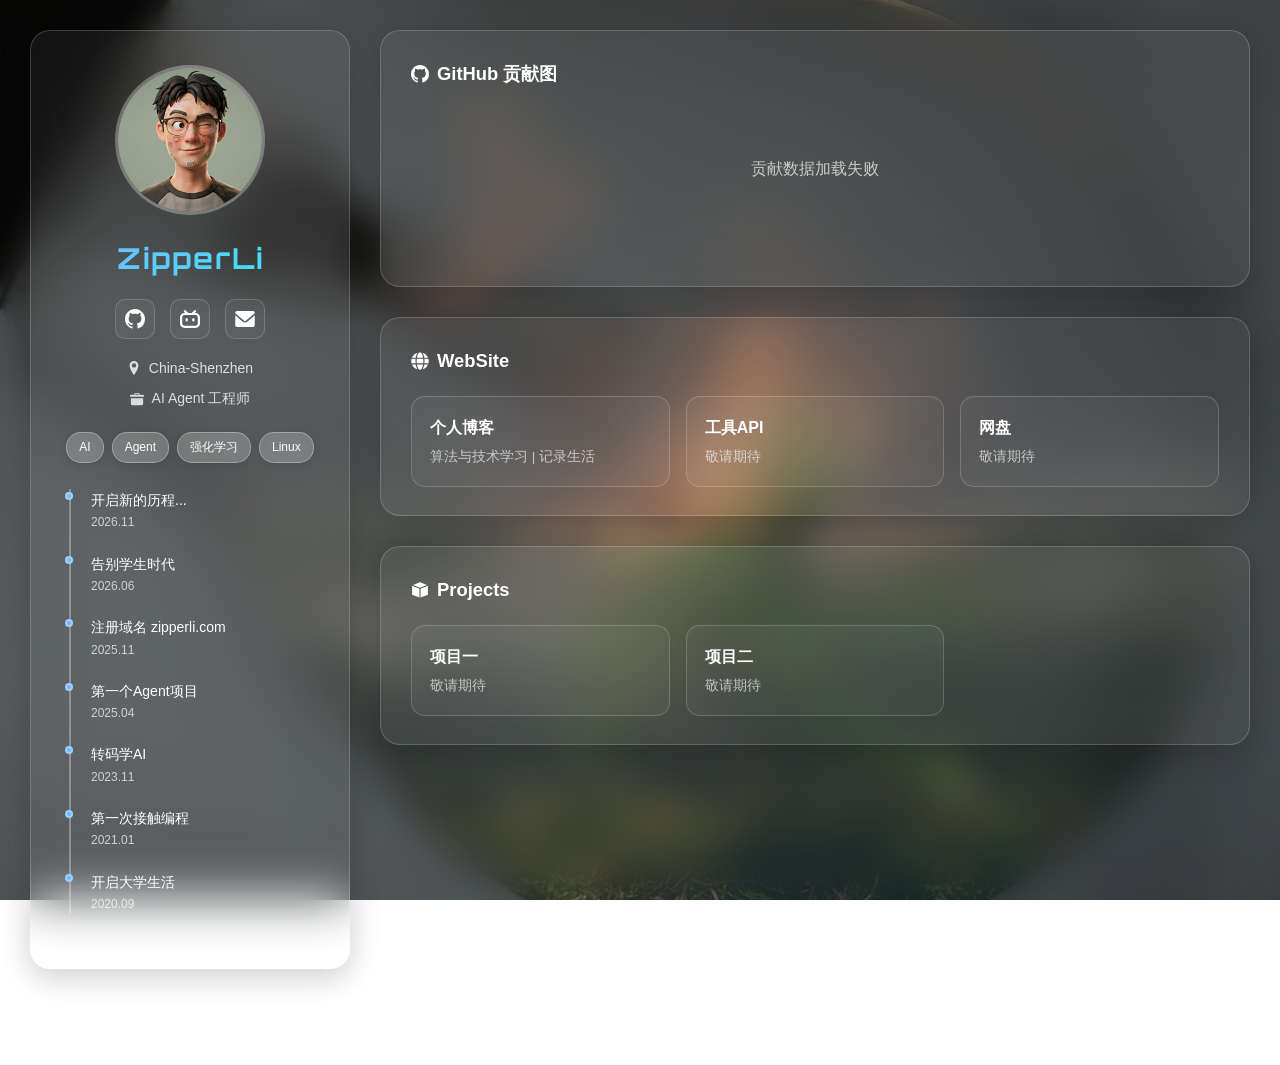
==== commit 0475e31e: "更新个人履历部分" ====
--- a/index.html
+++ b/index.html
@@ -68,11 +68,6 @@
                 </div>
                 <div class="timeline-item">
                     <div class="timeline-dot"></div>
-                    <div class="timeline-title">第一个Agent项目</div>
-                    <div class="timeline-date">2026.08</div>
-                </div>
-                <div class="timeline-item">
-                    <div class="timeline-dot"></div>
                     <div class="timeline-title">告别学生时代</div>
                     <div class="timeline-date">2026.06</div>
                 </div>
@@ -80,6 +75,11 @@
                     <div class="timeline-dot"></div>
                     <div class="timeline-title">注册域名 zipperli.com</div>
                     <div class="timeline-date">2025.11</div>
+                </div>
+                <div class="timeline-item">
+                    <div class="timeline-dot"></div>
+                    <div class="timeline-title">第一个Agent项目</div>
+                    <div class="timeline-date">2025.04</div>
                 </div>
                 <div class="timeline-item">
                     <div class="timeline-dot"></div>
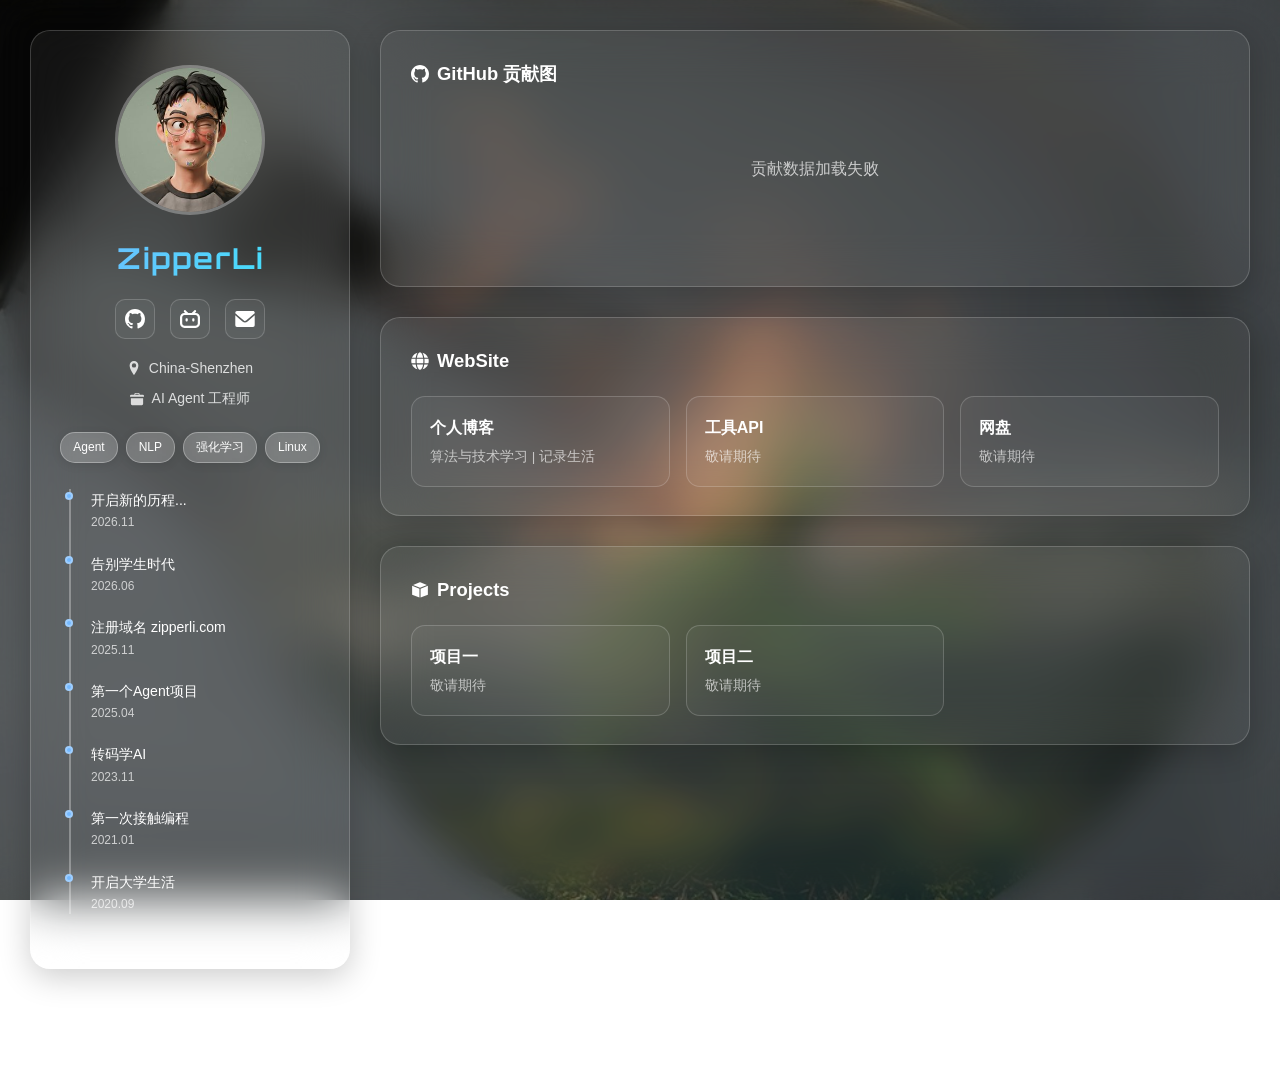
==== commit 1139c389: "修改个人标签" ====
--- a/index.html
+++ b/index.html
@@ -3,7 +3,8 @@
 <head>
     <meta charset="UTF-8">
     <meta name="viewport" content="width=device-width, initial-scale=1.0">
-    <title>Zipper's Homepage</title>
+    <title>个人主页-ZipperLi</title>
+    <link rel="icon" type="image/png" href="assets/img/favicon.png">
     <link rel="stylesheet" href="assets/css/style.css">
 </head>
 <body>
@@ -53,8 +54,8 @@
 
             <!-- 个人标签（修改：复制一个 span.tag 换文字即可增删） -->
             <div class="tags-section">
-                <span class="tag">AI</span>
                 <span class="tag">Agent</span>
+                <span class="tag">NLP</span>
                 <span class="tag">强化学习</span>
                 <span class="tag">Linux</span>
             </div>
@@ -131,7 +132,7 @@
                 </h2>
                 <div class="card-grid">
                     <!-- 新增站点：复制整个 a.card 块，替换标题、描述和 href -->
-                    <a class="card" href="#">
+                    <a class="card" href="https://blog.zipperli.com" target="_blank">
                         <div class="card-title">个人博客</div>
                         <div class="card-desc">算法与技术学习 | 记录生活</div>
                     </a>
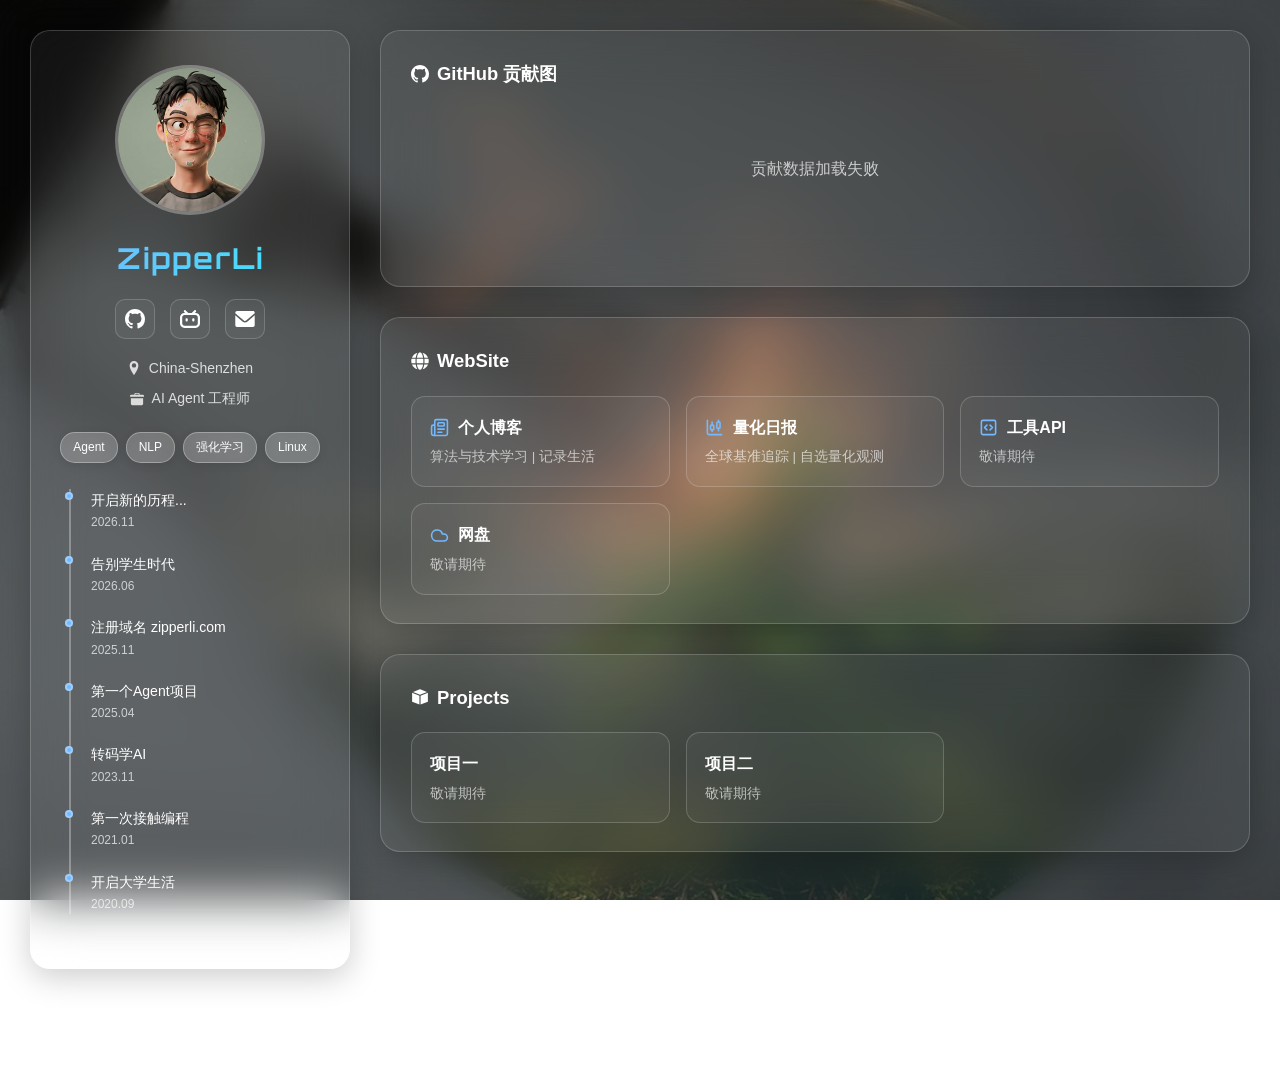
==== commit 300d0e6a: "修改WebSite框格图标" ====
--- a/index.html
+++ b/index.html
@@ -131,17 +131,52 @@
                     WebSite
                 </h2>
                 <div class="card-grid">
-                    <!-- 新增站点：复制整个 a.card 块，替换标题、描述和 href -->
+                    <!-- 新增站点：复制整个 a.card 块，替换标题、描述和 href；图标来自 Lucide（lucide.dev，ISC 许可） -->
                     <a class="card" href="https://blog.zipperli.com" target="_blank">
-                        <div class="card-title">个人博客</div>
+                        <div class="card-head">
+                            <svg class="card-icon" viewBox="0 0 24 24" width="19" height="19" fill="none" stroke="currentColor" stroke-width="2" stroke-linecap="round" stroke-linejoin="round" aria-hidden="true">
+                                <path d="M15 18h-5" />
+                                <path d="M18 14h-8" />
+                                <path d="M4 22h16a2 2 0 0 0 2-2V4a2 2 0 0 0-2-2H8a2 2 0 0 0-2 2v16a2 2 0 0 1-4 0v-9a2 2 0 0 1 2-2h2" />
+                                <rect width="8" height="4" x="10" y="6" rx="1" />
+                            </svg>
+                            <span class="card-title">个人博客</span>
+                        </div>
                         <div class="card-desc">算法与技术学习 | 记录生活</div>
                     </a>
-                    <a class="card" href="#">
-                        <div class="card-title">工具API</div>
-                        <div class="card-desc">敬请期待</div>
-                    </a>
-                    <a class="card" href="#">
-                        <div class="card-title">网盘</div>
+                    <a class="card" href="/quant/">
+                        <div class="card-head">
+                            <svg class="card-icon" viewBox="0 0 24 24" width="19" height="19" fill="none" stroke="currentColor" stroke-width="2" stroke-linecap="round" stroke-linejoin="round" aria-hidden="true">
+                                <path d="M9 5v4" />
+                                <rect width="4" height="6" x="7" y="9" rx="1" />
+                                <path d="M9 15v2" />
+                                <path d="M17 3v2" />
+                                <rect width="4" height="8" x="15" y="5" rx="1" />
+                                <path d="M17 13v3" />
+                                <path d="M3 3v16a2 2 0 0 0 2 2h16" />
+                            </svg>
+                            <span class="card-title">量化日报</span>
+                        </div>
+                        <div class="card-desc">全球基准追踪 | 自选量化观测</div>
+                    </a>
+                    <a class="card" href="#">
+                        <div class="card-head">
+                            <svg class="card-icon" viewBox="0 0 24 24" width="19" height="19" fill="none" stroke="currentColor" stroke-width="2" stroke-linecap="round" stroke-linejoin="round" aria-hidden="true">
+                                <path d="m10 9-3 3 3 3" />
+                                <path d="m14 15 3-3-3-3" />
+                                <rect x="3" y="3" width="18" height="18" rx="2" />
+                            </svg>
+                            <span class="card-title">工具API</span>
+                        </div>
+                        <div class="card-desc">敬请期待</div>
+                    </a>
+                    <a class="card" href="#">
+                        <div class="card-head">
+                            <svg class="card-icon" viewBox="0 0 24 24" width="19" height="19" fill="none" stroke="currentColor" stroke-width="2" stroke-linecap="round" stroke-linejoin="round" aria-hidden="true">
+                                <path d="M17.5 19H9a7 7 0 1 1 6.71-9h1.79a4.5 4.5 0 1 1 0 9Z" />
+                            </svg>
+                            <span class="card-title">网盘</span>
+                        </div>
                         <div class="card-desc">敬请期待</div>
                     </a>
                 </div>
--- a/assets/css/style.css
+++ b/assets/css/style.css
@@ -706,6 +706,23 @@
     box-shadow: 0 8px 24px rgba(0, 0, 0, 0.25);
 }
 
+/* 卡片头部：Lucide 图标 + 标题同行 */
+.card-head {
+    display: flex;
+    align-items: center;
+    gap: 9px;
+}
+
+.card-icon {
+    flex-shrink: 0;
+    color: var(--accent-color);
+    transition: transform 0.3s ease;
+}
+
+.card:hover .card-icon {
+    transform: scale(1.18);
+}
+
 .card-title {
     font-size: 1rem;
     font-weight: 600;
